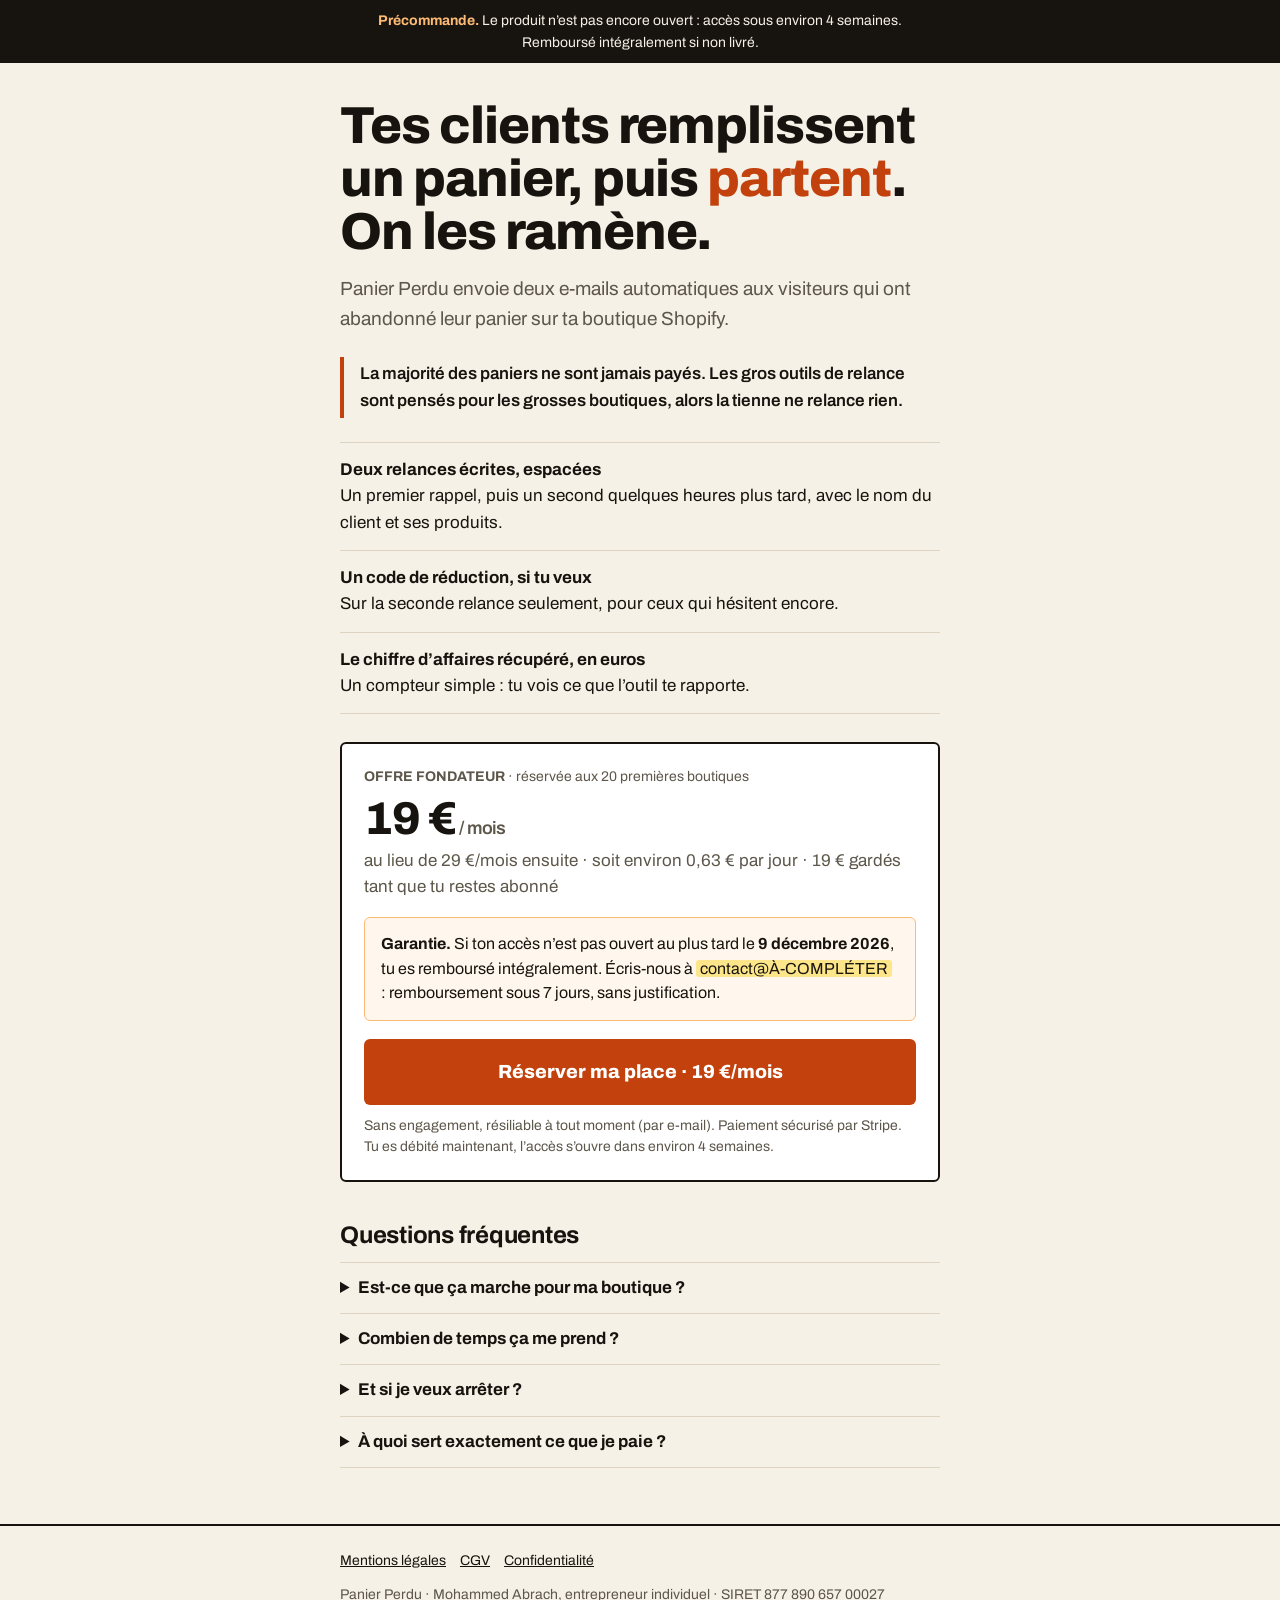
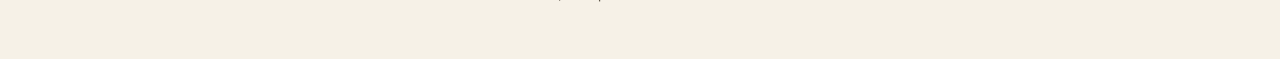
==== index.html @ 9f4711ec "Add files via upload" ====
<!doctype html><html lang="fr"><head><title>Panier Perdu — Récupère tes paniers abandonnés</title>
<meta name="description" content="Deux e-mails automatiques qui ramènent les clients partis avec un panier plein. Pour les petites boutiques Shopify. Offre fondateur en précommande : 19 €/mois.">
<meta property="og:title" content="Panier Perdu — Récupère tes paniers abandonnés"><meta property="og:description" content="Deux relances automatiques pour les petites boutiques Shopify. Offre fondateur : 19 €/mois, remboursé si non livré."><meta property="og:type" content="website"><meta property="og:locale" content="fr_FR">
<meta charset="utf-8"><meta name="viewport" content="width=device-width,initial-scale=1"><link rel="preconnect" href="https://fonts.googleapis.com"><link rel="preconnect" href="https://fonts.gstatic.com" crossorigin><link href="https://fonts.googleapis.com/css2?family=Archivo:wght@400;600;800&display=swap" rel="stylesheet"><link rel="stylesheet" href="/style.css"></head><body>
<div class="banner"><div class="wrap"><b>Précommande.</b> Le produit n’est pas encore ouvert : accès sous environ 4 semaines. Remboursé intégralement si non livré.</div></div>
<main class="wrap">
<h1>Tes clients remplissent un panier, puis <em>partent</em>. On les ramène.</h1>
<p class="lead">Panier Perdu envoie deux e-mails automatiques aux visiteurs qui ont abandonné leur panier sur ta boutique Shopify.</p>
<p class="pain">La majorité des paniers ne sont jamais payés. Les gros outils de relance sont pensés pour les grosses boutiques, alors la tienne ne relance rien.</p>
<ul class="ben">
<li><b>Deux relances écrites, espacées</b>Un premier rappel, puis un second quelques heures plus tard, avec le nom du client et ses produits.</li>
<li><b>Un code de réduction, si tu veux</b>Sur la seconde relance seulement, pour ceux qui hésitent encore.</li>
<li><b>Le chiffre d’affaires récupéré, en euros</b>Un compteur simple : tu vois ce que l’outil te rapporte.</li>
</ul>
<div class="card" id="offre">
<p class="small" style="margin:0 0 8px"><b>OFFRE FONDATEUR</b> · réservée aux 20 premières boutiques</p>
<div class="price">19 €<small> / mois</small></div>
<p class="was">au lieu de 29 €/mois ensuite · soit environ 0,63 € par jour · 19 € gardés tant que tu restes abonné</p>
<div class="guar"><b>Garantie.</b> Si ton accès n’est pas ouvert au plus tard le <b>9 décembre 2026</b>, tu es remboursé intégralement. Écris-nous à <span class="todo">contact@À-COMPLÉTER</span> : remboursement sous 7 jours, sans justification.</div>
<a class="btn" href="https://buy.stripe.com/test_28E28kaPF0Dce3wg3P7AI00">Réserver ma place · 19 €/mois</a>
<p class="small" style="margin:0">Sans engagement, résiliable à tout moment (par e-mail). Paiement sécurisé par Stripe. Tu es débité maintenant, l’accès s’ouvre dans environ 4 semaines.</p>
</div>
<h2>Questions fréquentes</h2>
<details><summary>Est-ce que ça marche pour ma boutique ?</summary><p>Au lancement, Panier Perdu fonctionne avec Shopify. WooCommerce n’est pas pris en charge pour l’instant.</p></details>
<details><summary>Combien de temps ça me prend ?</summary><p>Le branchement est prévu en quelques minutes. Ensuite, les relances partent seules : tu n’as rien à envoyer à la main.</p></details>
<details><summary>Et si je veux arrêter ?</summary><p>Tu écris un e-mail, l’abonnement est arrêté, sans appel ni justification.</p></details>
<details><summary>À quoi sert exactement ce que je paie ?</summary><p>À réserver ton accès à Panier Perdu au tarif fondateur. Le produit est en cours de construction : tu le paies avant son ouverture, d’où la garantie de remboursement ci-dessus.</p></details>
</main>
<footer><div class="wrap"><a href="/mentions-legales.html">Mentions légales</a><a href="/cgv.html">CGV</a><a href="/confidentialite.html">Confidentialité</a><p style="margin-top:12px">Panier Perdu · Mohammed Abrach, entrepreneur individuel · SIRET 877 890 657 00027</p></div></footer>
</body></html>
---- style.css ----
:root{--ink:#17140f;--orange:#c2410c;--cream:#f6f1e7;--line:#ddd3c0;--mute:#5d564a}
*{box-sizing:border-box}
html{-webkit-text-size-adjust:100%}
body{margin:0;background:var(--cream);color:var(--ink);font:17px/1.55 "Archivo",system-ui,-apple-system,"Segoe UI",sans-serif}
.wrap{max-width:640px;margin:0 auto;padding:0 20px}
.banner{background:var(--ink);color:var(--cream);font-size:14px;padding:10px 0;text-align:center}
.banner b{color:#fdba74}
h1{font-size:clamp(34px,9vw,52px);line-height:1.02;letter-spacing:-.02em;margin:36px 0 16px;font-weight:800}
h1 em{font-style:normal;color:var(--orange)}
h2{font-size:24px;line-height:1.15;margin:40px 0 12px;letter-spacing:-.01em}
h3{font-size:18px;margin:24px 0 6px}
p{margin:0 0 14px}
.lead{font-size:19px;color:var(--mute)}
.pain{border-left:4px solid var(--orange);padding:4px 0 4px 16px;margin:24px 0;font-weight:600}
ul.ben{list-style:none;padding:0;margin:0}
ul.ben li{padding:14px 0;border-top:1px solid var(--line)}
ul.ben li:last-child{border-bottom:1px solid var(--line)}
ul.ben b{display:block}
.card{background:#fff;border:2px solid var(--ink);border-radius:6px;padding:22px;margin:28px 0}
.price{font-size:46px;font-weight:800;letter-spacing:-.02em;line-height:1}
.price small{font-size:18px;font-weight:600;color:var(--mute)}
.was{color:var(--mute);margin:6px 0 14px}
.btn{display:block;text-align:center;background:var(--orange);color:#fff;text-decoration:none;font-weight:800;font-size:19px;padding:18px 16px;border-radius:6px;min-height:56px;margin:18px 0 10px}
.btn:active{transform:translateY(1px)}
.small{font-size:14px;color:var(--mute)}
.guar{background:#fff7ed;border:1px solid #fdba74;border-radius:6px;padding:14px 16px;margin:16px 0;font-size:16px}
details{border-top:1px solid var(--line);padding:12px 0}
details:last-of-type{border-bottom:1px solid var(--line)}
summary{font-weight:700;cursor:pointer}
footer{margin:56px 0 0;padding:24px 0 40px;border-top:2px solid var(--ink);font-size:14px;color:var(--mute)}
footer a{color:var(--ink);margin-right:14px}
a{color:var(--orange)}
.todo{background:#fde68a;padding:0 4px;border-radius:3px}
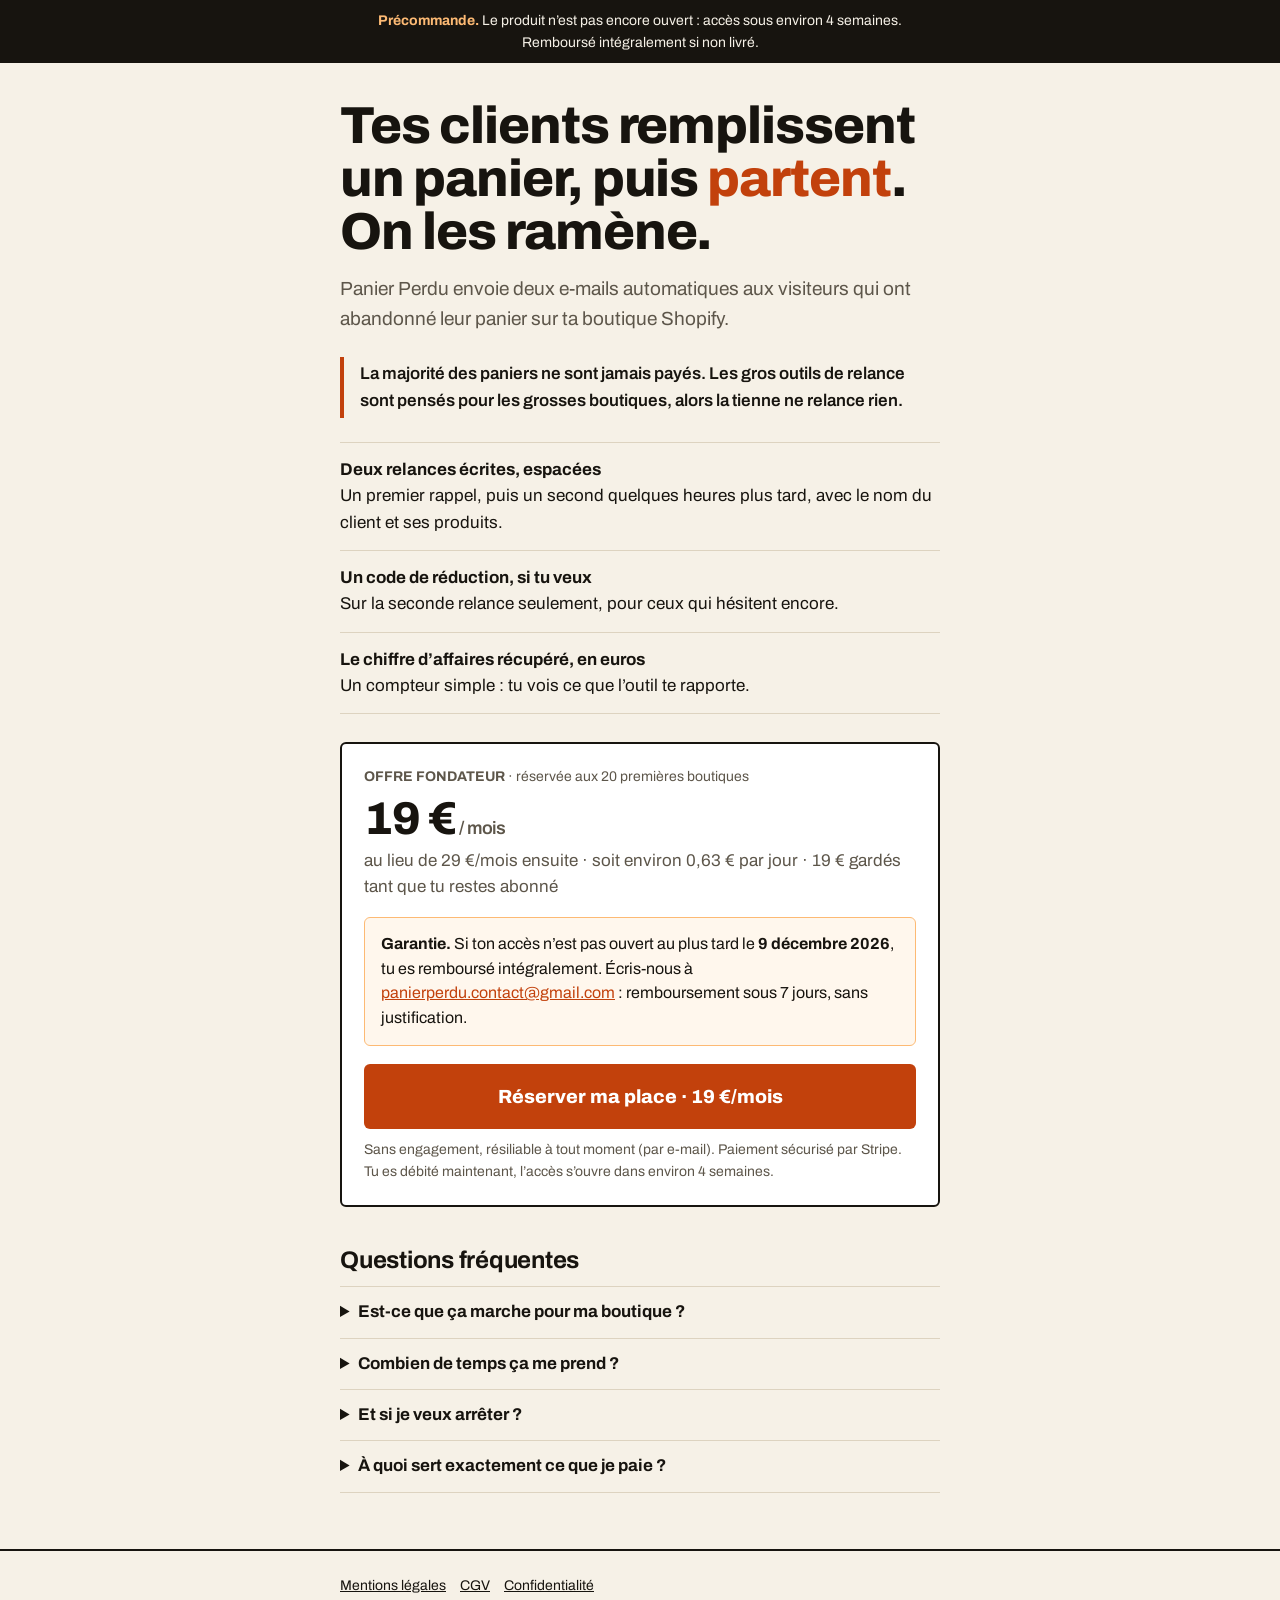
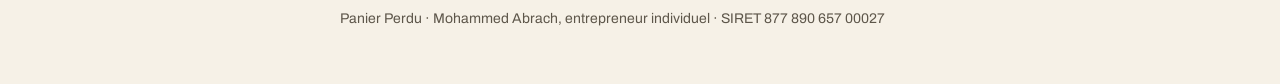
==== commit 4bd38237: "Add files via upload" ====
--- a/index.html
+++ b/index.html
@@ -16,8 +16,8 @@
 <p class="small" style="margin:0 0 8px"><b>OFFRE FONDATEUR</b> · réservée aux 20 premières boutiques</p>
 <div class="price">19 €<small> / mois</small></div>
 <p class="was">au lieu de 29 €/mois ensuite · soit environ 0,63 € par jour · 19 € gardés tant que tu restes abonné</p>
-<div class="guar"><b>Garantie.</b> Si ton accès n’est pas ouvert au plus tard le <b>9 décembre 2026</b>, tu es remboursé intégralement. Écris-nous à <span class="todo">contact@À-COMPLÉTER</span> : remboursement sous 7 jours, sans justification.</div>
-<a class="btn" href="https://buy.stripe.com/test_28E28kaPF0Dce3wg3P7AI00">Réserver ma place · 19 €/mois</a>
+<div class="guar"><b>Garantie.</b> Si ton accès n’est pas ouvert au plus tard le <b>9 décembre 2026</b>, tu es remboursé intégralement. Écris-nous à <a href="mailto:panierperdu.contact@gmail.com">panierperdu.contact@gmail.com</a> : remboursement sous 7 jours, sans justification.</div>
+<a class="btn" href="https://buy.stripe.com/14A3co5vSbVCaxW4nic3m00">Réserver ma place · 19 €/mois</a>
 <p class="small" style="margin:0">Sans engagement, résiliable à tout moment (par e-mail). Paiement sécurisé par Stripe. Tu es débité maintenant, l’accès s’ouvre dans environ 4 semaines.</p>
 </div>
 <h2>Questions fréquentes</h2>
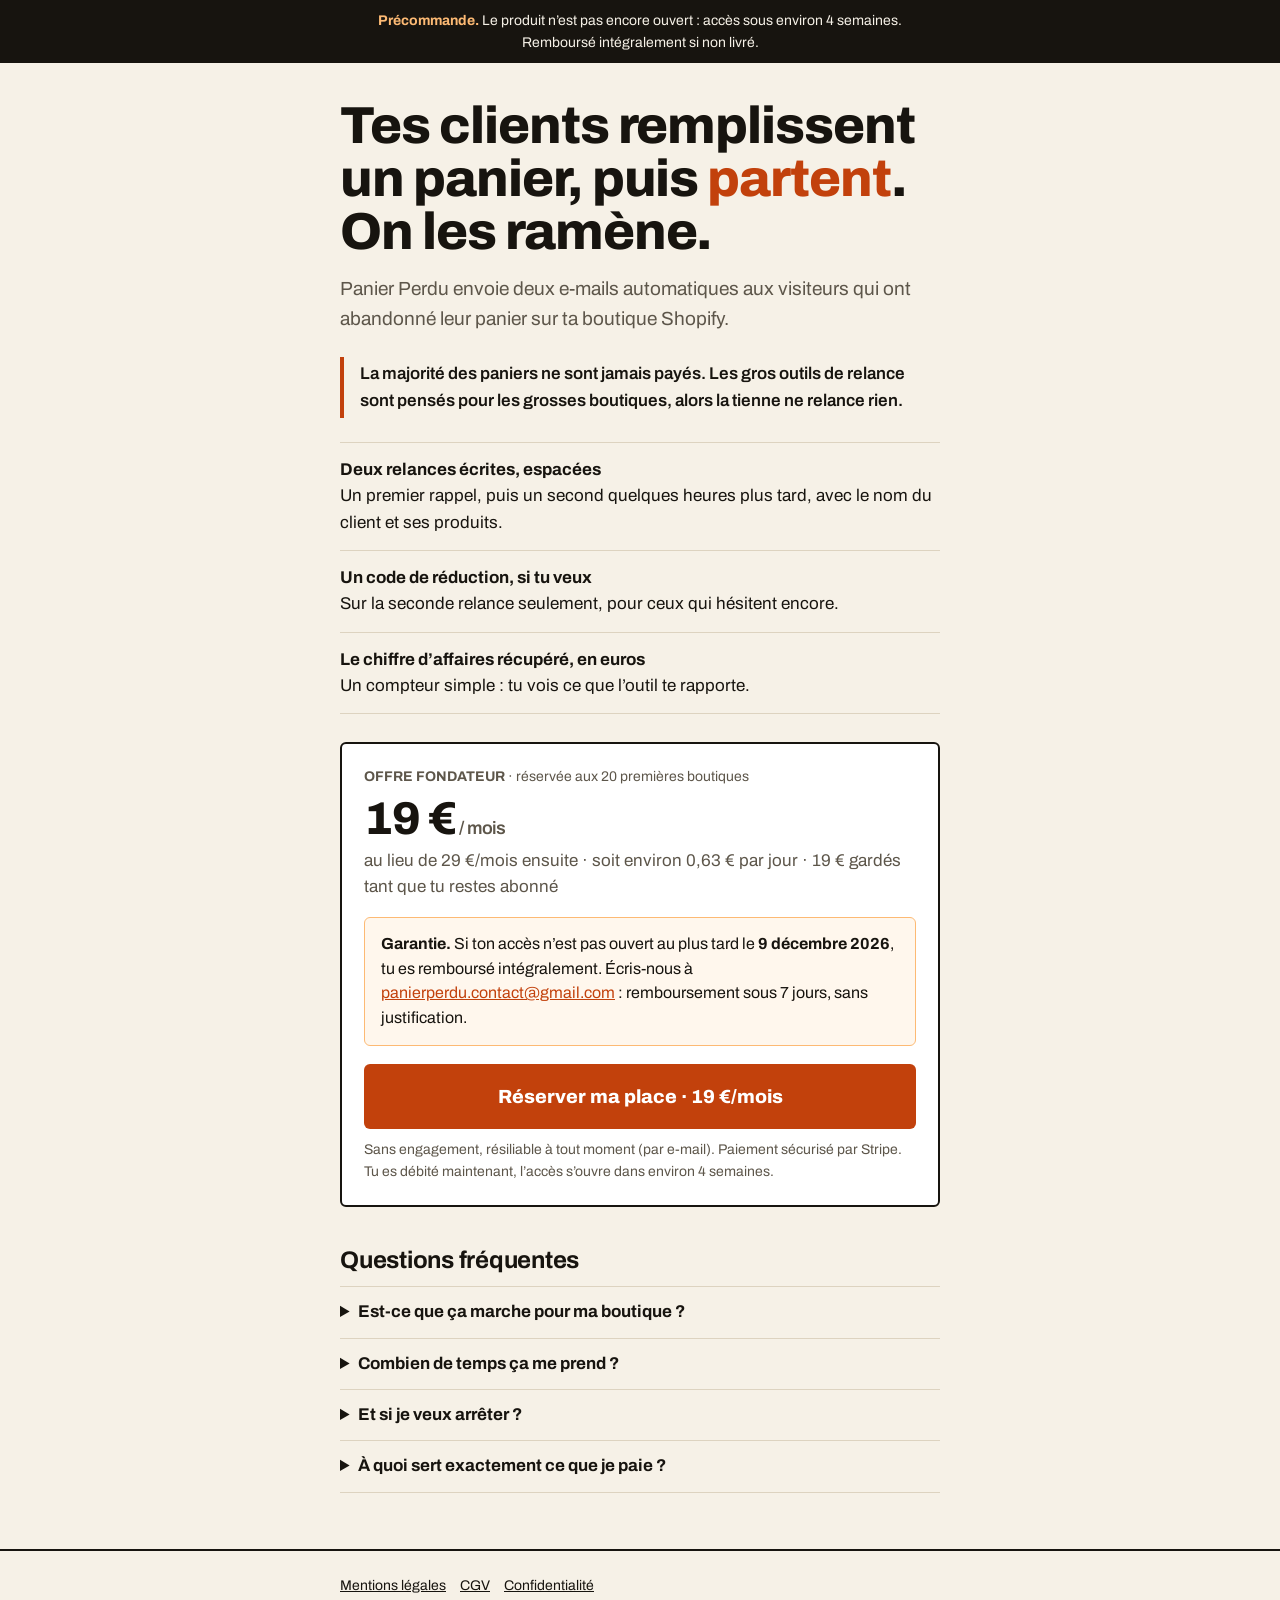
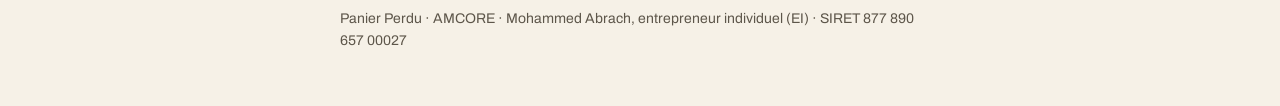
==== commit eb75f65c: "Add files via upload" ====
--- a/index.html
+++ b/index.html
@@ -26,5 +26,5 @@
 <details><summary>Et si je veux arrêter ?</summary><p>Tu écris un e-mail, l’abonnement est arrêté, sans appel ni justification.</p></details>
 <details><summary>À quoi sert exactement ce que je paie ?</summary><p>À réserver ton accès à Panier Perdu au tarif fondateur. Le produit est en cours de construction : tu le paies avant son ouverture, d’où la garantie de remboursement ci-dessus.</p></details>
 </main>
-<footer><div class="wrap"><a href="/mentions-legales.html">Mentions légales</a><a href="/cgv.html">CGV</a><a href="/confidentialite.html">Confidentialité</a><p style="margin-top:12px">Panier Perdu · Mohammed Abrach, entrepreneur individuel · SIRET 877 890 657 00027</p></div></footer>
+<footer><div class="wrap"><a href="/mentions-legales.html">Mentions légales</a><a href="/cgv.html">CGV</a><a href="/confidentialite.html">Confidentialité</a><p style="margin-top:12px">Panier Perdu · AMCORE · Mohammed Abrach, entrepreneur individuel (EI) · SIRET 877 890 657 00027</p></div></footer>
 </body></html>
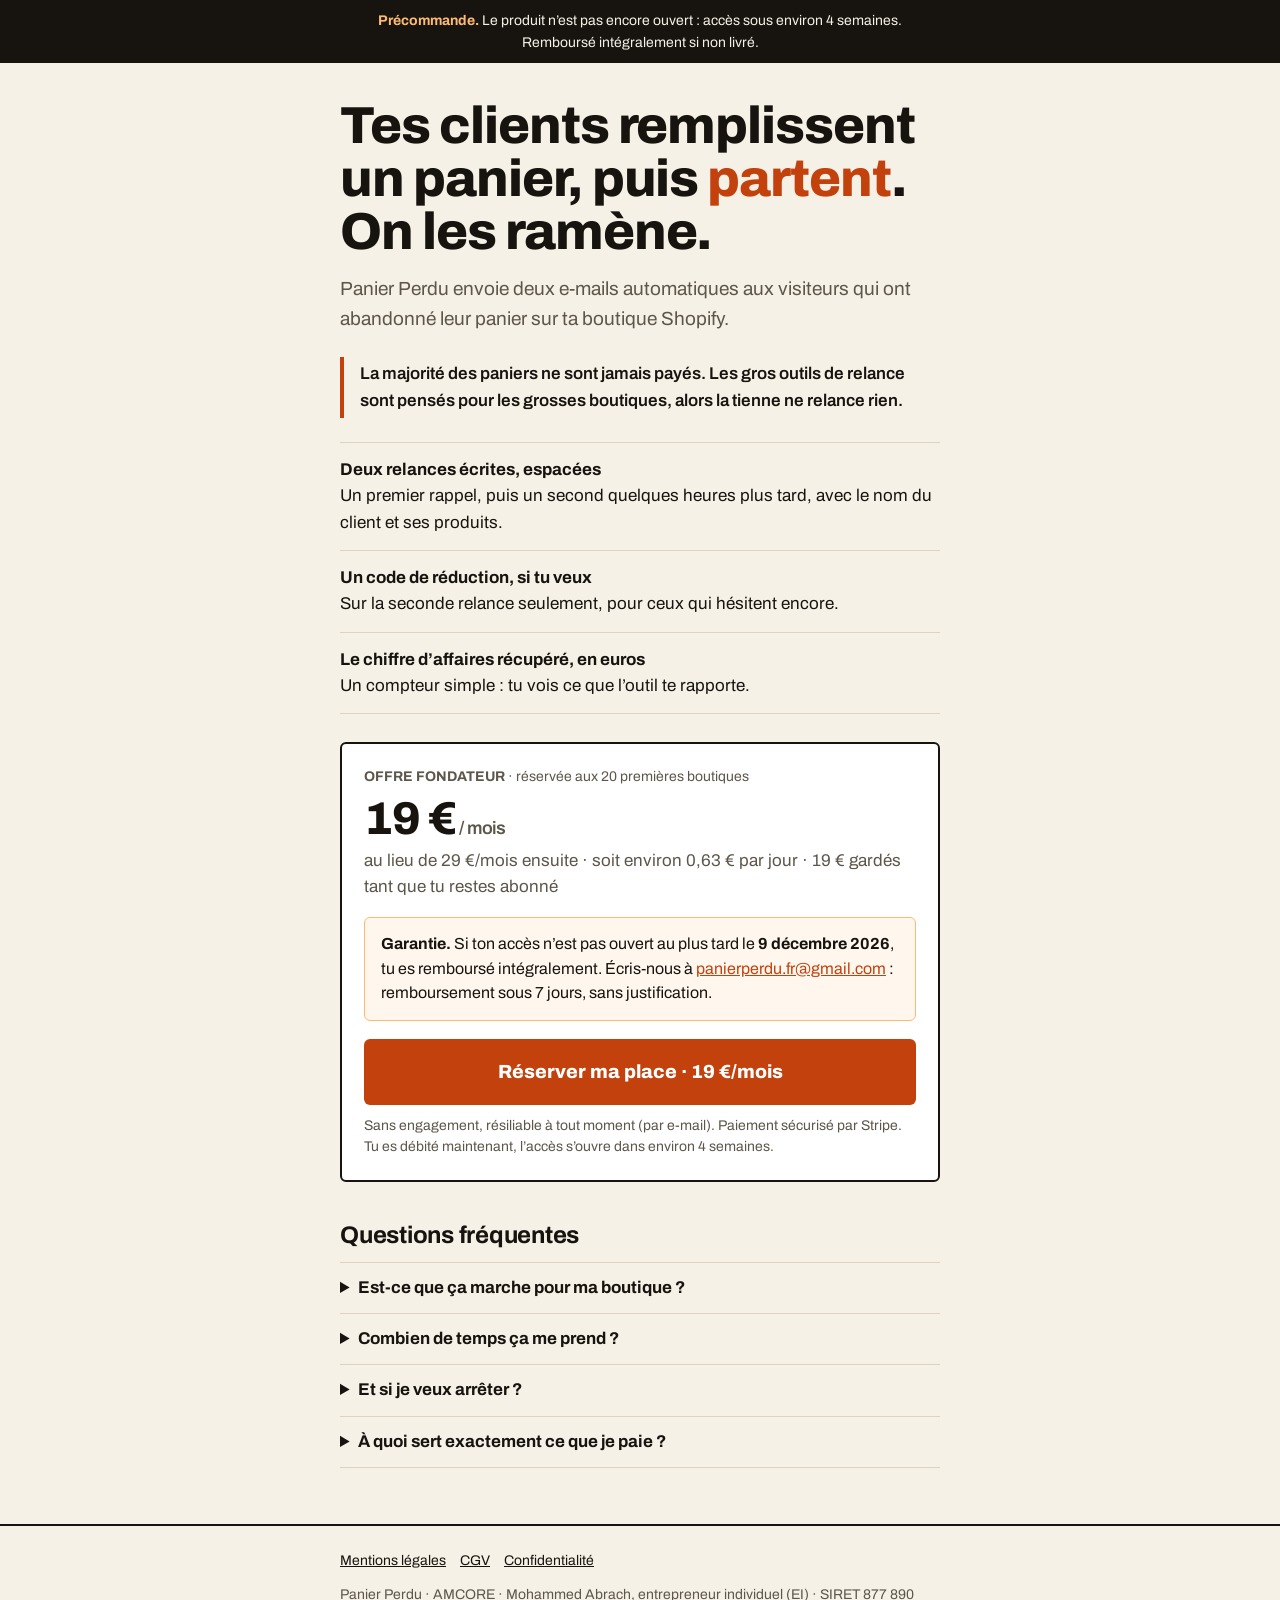
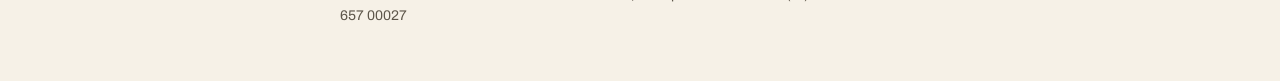
==== commit 3fb83ed1: "Add files via upload" ====
--- a/index.html
+++ b/index.html
@@ -16,7 +16,7 @@
 <p class="small" style="margin:0 0 8px"><b>OFFRE FONDATEUR</b> · réservée aux 20 premières boutiques</p>
 <div class="price">19 €<small> / mois</small></div>
 <p class="was">au lieu de 29 €/mois ensuite · soit environ 0,63 € par jour · 19 € gardés tant que tu restes abonné</p>
-<div class="guar"><b>Garantie.</b> Si ton accès n’est pas ouvert au plus tard le <b>9 décembre 2026</b>, tu es remboursé intégralement. Écris-nous à <a href="mailto:panierperdu.contact@gmail.com">panierperdu.contact@gmail.com</a> : remboursement sous 7 jours, sans justification.</div>
+<div class="guar"><b>Garantie.</b> Si ton accès n’est pas ouvert au plus tard le <b>9 décembre 2026</b>, tu es remboursé intégralement. Écris-nous à <a href="mailto:panierperdu.fr@gmail.com">panierperdu.fr@gmail.com</a> : remboursement sous 7 jours, sans justification.</div>
 <a class="btn" href="https://buy.stripe.com/14A3co5vSbVCaxW4nic3m00">Réserver ma place · 19 €/mois</a>
 <p class="small" style="margin:0">Sans engagement, résiliable à tout moment (par e-mail). Paiement sécurisé par Stripe. Tu es débité maintenant, l’accès s’ouvre dans environ 4 semaines.</p>
 </div>
